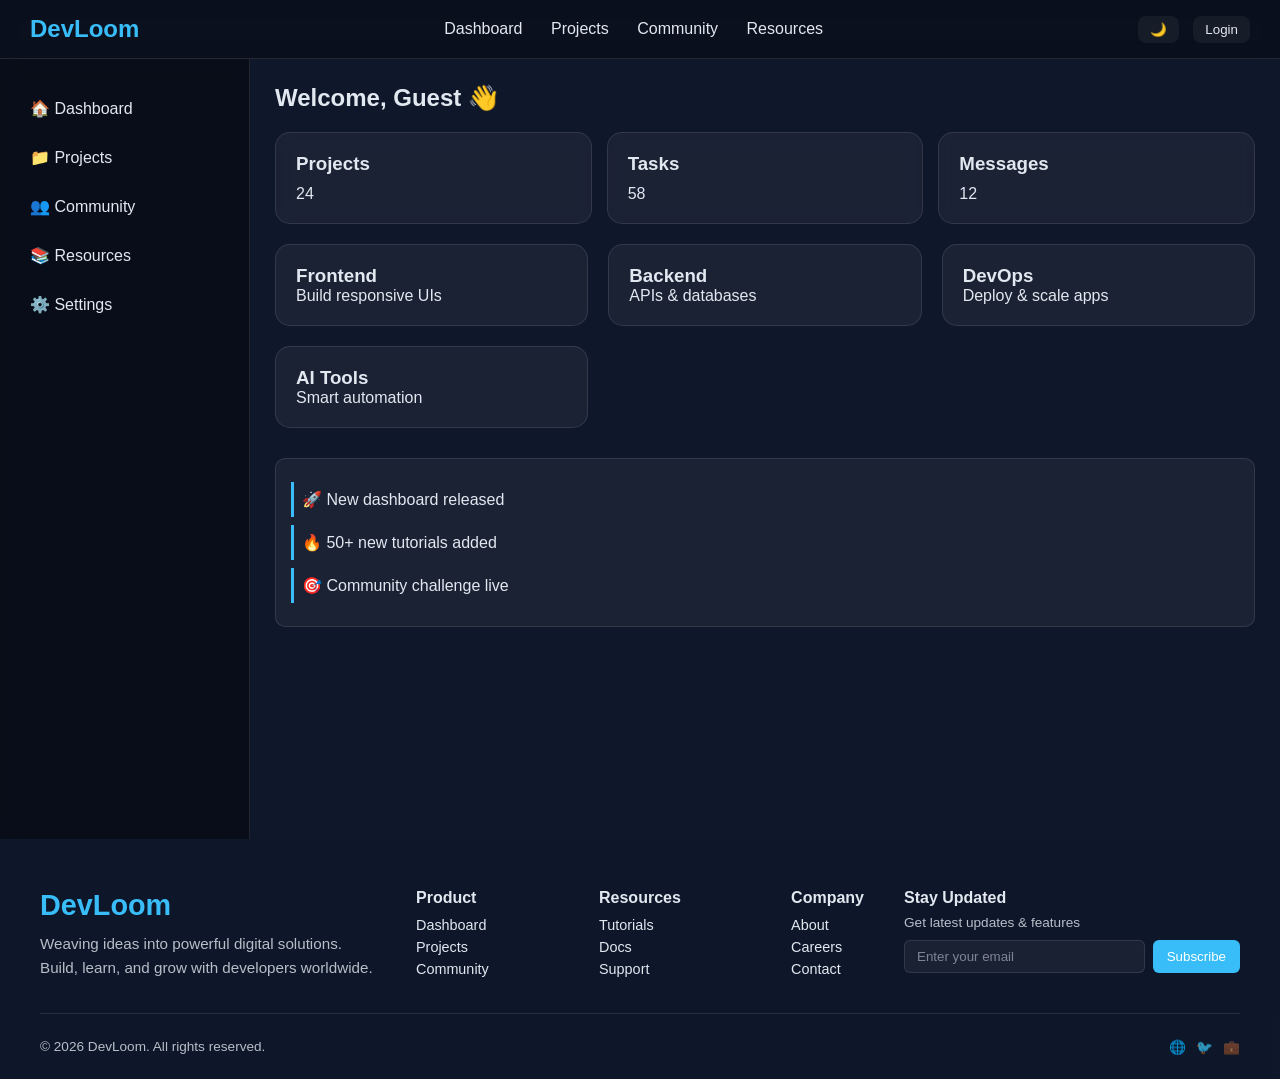
==== Pages/index.html @ 16cdc7a8 "creatin a frontened project add dashboard section and project section" ====
<!DOCTYPE html>
<html lang="en">
<head>
  <meta charset="UTF-8" />
  <meta name="viewport" content="width=device-width, initial-scale=1.0" />
  <title>DevLoom</title>
  <link rel="stylesheet" href="/styles/style.css" />
</head>
<body>
  <header class="header">
    <div class="logo">DevLoom</div>
    <nav>
      <a href="#">Dashboard</a>
      <a href="#">Projects</a>
      <a href="#">Community</a>
      <a href="#">Resources</a>
    </nav>
    <div class="actions">
      <button id="themeToggle">🌙</button>
      <a href="login.html"><button id="loginBtn" >Login</button></a>
    </div>
  </header>

  <div class="layout">
    <aside class="sidebar" id="sidebar">
      <ul>
        <li>🏠 Dashboard</li>
        <li>📁 Projects</li>
        <li>👥 Community</li>
        <li>📚 Resources</li>
        <li>⚙️ Settings</li>
      </ul>
    </aside>

    <main class="main">
      <h2 id="welcome">Welcome, Guest 👋</h2>

      <section class="dashboard" id="dashboard"></section>

      <section class="cards" id="cards"></section>

      <section class="announcements" id="announcements"></section>
    </main>
  </div>

  <footer class="footer">
  <div class="footer-top">
    <!-- Brand -->
    <div class="footer-brand">
      <h2>DevLoom</h2>
      <p>Weaving ideas into powerful digital solutions. Build, learn, and grow with developers worldwide.</p>
    </div>

    <!-- Navigation Links -->
    <div class="footer-links">
      <div class="link-section">
        <h4>Product</h4>
        <a href="#">Dashboard</a>
        <a href="project.html">Projects</a>
        <a href="#">Community</a>
      </div>
      <div class="link-section">
        <h4>Resources</h4>
        <a href="#">Tutorials</a>
        <a href="#">Docs</a>
        <a href="#">Support</a>
      </div>
      <div class="link-section">
        <h4>Company</h4>
        <a href="#">About</a>
        <a href="#">Careers</a>
        <a href="#">Contact</a>
      </div>
    </div>

    <!-- Newsletter -->
    <div class="footer-newsletter">
      <h4>Stay Updated</h4>
      <p>Get latest updates & features</p>
      <div class="newsletter-box">
        <input type="email" placeholder="Enter your email" />
        <button>Subscribe</button>
      </div>
    </div>
  </div>

  <!-- Bottom Bar -->
  <div class="footer-bottom">
    <p>© 2026 DevLoom. All rights reserved.</p>
    <div class="footer-socials">
      <span>🌐</span>
      <span>🐦</span>
      <span>💼</span>
    </div>
  </div>
</footer>

  <script src="/scriptx/script.js"></script>
</body>
</html>
---- styles/style.css ----
/* ================= RESET ================= */
* {
  margin: 0;
  padding: 0;
  box-sizing: border-box;
}

/* ================= VARIABLES ================= */
:root {
  --bg: #0f172a;
  --text: #e2e8f0;
  --card: rgba(255, 255, 255, 0.05);
  --accent: #38bdf8;
  --border: rgba(255, 255, 255, 0.1);
  --header-bg: rgba(0, 0, 0, 0.3);
  --sidebar-bg: rgba(0, 0, 0, 0.4);
  --footer-bg: rgba(15, 23, 42, 0.85);
  --footer-text: #e2e8f0;
}

/* ================= LIGHT THEME ================= */
body.light {
  --bg: #f8fafc;
  --text: #1e293b;
  --card: #ffffff;
  --accent: #3b82f6;
  --border: rgba(0, 0, 0, 0.1);
  --header-bg: rgba(255, 255, 255, 0.8);
  --sidebar-bg: rgba(255, 255, 255, 0.85);
  --footer-bg: #f1f5f9;
  --footer-text: #1e293b;
}

/* ================= BODY ================= */
body {
  font-family: "Segoe UI", sans-serif;
  background: var(--bg);
  color: var(--text);
  transition: all 0.3s ease;
}

/* ================= HEADER ================= */
.header {
  display: flex;
  justify-content: space-between;
  align-items: center;
  padding: 15px 30px;
  background: var(--header-bg);
  backdrop-filter: blur(10px);
  border-bottom: 1px solid var(--border);
}

.logo {
  font-size: 1.5rem;
  font-weight: bold;
  color: var(--accent);
}

nav a {
  margin: 0 12px;
  text-decoration: none;
  color: var(--text);
  position: relative;
  transition: 0.3s;
}

nav a::after {
  content: "";
  position: absolute;
  width: 0%;
  height: 2px;
  background: var(--accent);
  left: 0;
  bottom: -4px;
  transition: 0.3s;
}

nav a:hover::after {
  width: 100%;
}

nav a:hover {
  color: var(--accent);
}

/* ================= ACTION BUTTONS ================= */
.actions button {
  margin-left: 10px;
  padding: 6px 12px;
  border: none;
  border-radius: 8px;
  cursor: pointer;
  background: var(--card);
  color: var(--text);
  transition: 0.3s;
}

.actions button:hover {
  background: var(--accent);
  color: #fff;
  transform: scale(1.05);
}

/* ================= LAYOUT ================= */
.layout {
  display: grid;
  grid-template-columns: 250px 1fr;
  min-height: calc(100vh - 120px);
}

/* ================= SIDEBAR ================= */
.sidebar {
  background: var(--sidebar-bg);
  backdrop-filter: blur(10px);
  padding: 20px;
  border-right: 1px solid var(--border);
  transition: all 0.3s ease;
}

.sidebar ul {
  list-style: none;
}

.sidebar li {
  padding: 10px;
  margin: 10px 0;
  border-radius: 8px;
  cursor: pointer;
  transition: 0.3s;
}

.sidebar li:hover {
  background: var(--card);
  transform: translateX(6px);
  color: var(--accent);
}

/* ================= MAIN ================= */
.main {
  padding: 25px;
  transition: all 0.3s ease;
}

/* ================= DASHBOARD ================= */
.dashboard {
  display: flex;
  gap: 15px;
  margin: 20px 0;
}

.widget {
  flex: 1;
  padding: 20px;
  border-radius: 15px;
  background: var(--card);
  backdrop-filter: blur(8px);
  border: 1px solid var(--border);
  transition: 0.3s;
}

.widget:hover {
  transform: translateY(-5px) scale(1.02);
}

.widget h3 {
  margin-bottom: 10px;
}

/* ================= CARDS ================= */
.cards {
  display: grid;
  grid-template-columns: repeat(auto-fit, minmax(250px, 1fr));
  gap: 20px;
}

.card {
  padding: 20px;
  border-radius: 15px;
  background: var(--card);
  border: 1px solid var(--border);
  transition: 0.3s;
  position: relative;
  overflow: hidden;
}

.card::before {
  content: "";
  position: absolute;
  width: 150%;
  height: 150%;
  background: linear-gradient(45deg, transparent, var(--accent), transparent);
  top: -50%;
  left: -50%;
  opacity: 0;
  transition: 0.5s;
}

.card:hover::before {
  opacity: 0.15;
}

.card:hover {
  transform: scale(1.05);
  box-shadow: 0 10px 30px rgba(0,0,0,0.15);
}

/* ================= ANNOUNCEMENTS ================= */
.announcements {
  margin-top: 30px;
  padding: 15px;
  border-radius: 10px;
  background: var(--card);
  border: 1px solid var(--border);
  transition: all 0.3s ease;
}

.announcements p {
  margin: 8px 0;
  padding: 8px;
  border-left: 3px solid var(--accent);
}

/* ================= FOOTER ================= */
/* ================= FOOTER ================= */
.footer {
  background: var(--footer-bg);
  color: var(--footer-text);
  padding: 50px 20px 20px;
  font-family: 'Segoe UI', sans-serif;
  transition: all 0.3s ease;
}

/* Footer top: 3-column layout */
.footer-top {
  display: grid;
  grid-template-columns: 1.5fr 2fr 1.5fr;
  gap: 40px;
  max-width: 1200px;
  margin: auto;
  padding-bottom: 30px;
  border-bottom: 1px solid var(--border);
  align-items: start;
}

/* Brand section */
.footer-brand h2 {
  color: var(--accent);
  font-size: 1.8rem;
  margin-bottom: 10px;
}

.footer-brand p {
  font-size: 0.95rem;
  line-height: 1.6;
  opacity: 0.8;
}

/* Links section */
.footer-links {
  display: flex;
  justify-content: space-between;
  gap: 30px;
}

.link-section h4 {
  margin-bottom: 10px;
  font-size: 1rem;
}

.link-section a {
  display: block;
  margin: 6px 0;
  color: var(--footer-text);
  text-decoration: none;
  font-size: 0.9rem;
  transition: 0.3s;
}

.link-section a:hover {
  color: var(--accent);
  transform: translateX(3px);
}

/* Newsletter section */
.footer-newsletter h4 {
  margin-bottom: 8px;
  font-size: 1rem;
}

.footer-newsletter p {
  font-size: 0.85rem;
  margin-bottom: 10px;
  opacity: 0.8;
}

.newsletter-box {
  display: flex;
  gap: 8px;
  flex-wrap: wrap;
}

.newsletter-box input {
  flex: 1;
  padding: 8px 12px;
  border-radius: 6px;
  border: 1px solid var(--border);
  outline: none;
  background: var(--card);
  color: var(--text);
  transition: all 0.3s;
}

.newsletter-box input::placeholder {
  color: var(--text);
  opacity: 0.5;
}

.newsletter-box button {
  padding: 8px 14px;
  border: none;
  background: var(--accent);
  color: white;
  border-radius: 6px;
  cursor: pointer;
  transition: 0.3s;
}

.newsletter-box button:hover {
  transform: scale(1.05);
}

/* Footer bottom */
.footer-bottom {
  display: flex;
  justify-content: space-between;
  align-items: center;
  max-width: 1200px;
  margin: 20px auto 0;
  flex-wrap: wrap;
  font-size: 0.85rem;
  opacity: 0.8;
}

.footer-bottom p {
  margin: 5px 0;
}

.footer-socials {
  display: flex;
  align-items: center;
  gap: 10px;
}

.footer-socials span {
  cursor: pointer;
  transition: 0.3s;
}

.footer-socials span:hover {
  transform: scale(1.2);
  color: var(--accent);
}

/* ================= RESPONSIVE ================= */
@media (max-width: 1024px) {
  .footer-top {
    grid-template-columns: 1fr;
    text-align: center;
    gap: 25px;
  }

  .footer-links {
    flex-direction: column;
    align-items: center;
    gap: 20px;
  }

  .newsletter-box {
    justify-content: center;
  }

  .footer-bottom {
    flex-direction: column;
    text-align: center;
    gap: 10px;
  }
}

@media (max-width: 768px) {
  .footer-top {
    padding-bottom: 20px;
    gap: 20px;
  }
}

/* ================= RESPONSIVE ================= */
@media (max-width: 1024px) {
  .dashboard {
    flex-direction: column;
  }

  .footer-top {
    grid-template-columns: 1fr;
    text-align: center;
    gap: 25px;
  }

  .footer-links {
    flex-direction: column;
    gap: 20px;
  }

  .footer-newsletter input {
    width: 100%;
  }

  .footer-bottom {
    flex-direction: column;
    gap: 10px;
    text-align: center;
  }
}

@media (max-width: 768px) {
  .layout {
    grid-template-columns: 1fr;
  }

  .sidebar {
    display: none;
  }

  .header {
    flex-direction: column;
    gap: 10px;
  }

  nav {
    display: flex;
    flex-wrap: wrap;
    justify-content: center;
  }
}
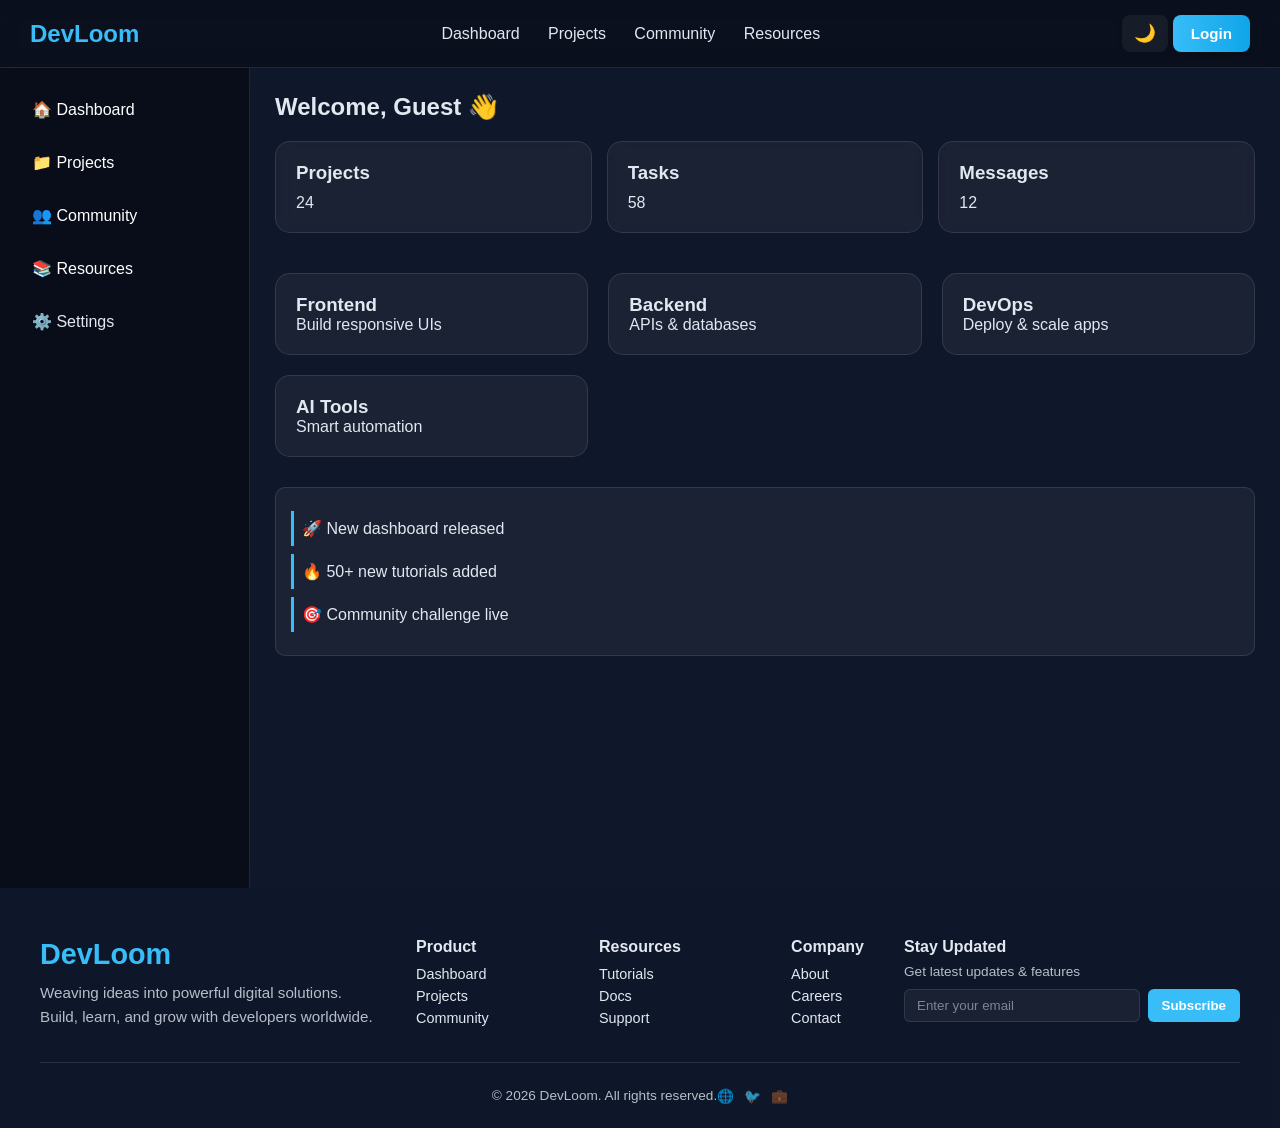
==== commit 8a396629: "feat: add core pages and improve UI; fix theme toggle and button interactions" ====
--- a/Pages/index.html
+++ b/Pages/index.html
@@ -10,10 +10,10 @@
   <header class="header">
     <div class="logo">DevLoom</div>
     <nav>
-      <a href="#">Dashboard</a>
-      <a href="#">Projects</a>
-      <a href="#">Community</a>
-      <a href="#">Resources</a>
+      <a href="index.html">Dashboard</a>
+      <a href="project.html">Projects</a>
+      <a href="community.html">Community</a>
+      <a href="resources.html">Resources</a>
     </nav>
     <div class="actions">
       <button id="themeToggle">🌙</button>
@@ -24,10 +24,10 @@
   <div class="layout">
     <aside class="sidebar" id="sidebar">
       <ul>
-        <li>🏠 Dashboard</li>
-        <li>📁 Projects</li>
-        <li>👥 Community</li>
-        <li>📚 Resources</li>
+      <a href="index.html" style="text-decoration: none; color:white"><li>🏠 Dashboard</li></a>
+       <a href="project.html" style="text-decoration: none; color:white"> <li>📁 Projects</li></a>
+      <a href="community.html"  style="text-decoration: none; color:white">  <li>👥 Community</li></a>
+      <a href="resources.html" style="text-decoration: none; color:white">  <li>📚 Resources</li></a>
         <li>⚙️ Settings</li>
       </ul>
     </aside>
@@ -94,8 +94,8 @@
     </div>
   </div>
 </footer>
-
-  <script src="/scriptx/script.js"></script>
+<script src= "/scriptx/common.js"></script>
+<script src="/scriptx/script.js"></script>
 </body>
 </html>
 
--- a/styles/style.css
+++ b/styles/style.css
@@ -1,146 +1,4 @@
-/* ================= RESET ================= */
-* {
-  margin: 0;
-  padding: 0;
-  box-sizing: border-box;
-}
-
-/* ================= VARIABLES ================= */
-:root {
-  --bg: #0f172a;
-  --text: #e2e8f0;
-  --card: rgba(255, 255, 255, 0.05);
-  --accent: #38bdf8;
-  --border: rgba(255, 255, 255, 0.1);
-  --header-bg: rgba(0, 0, 0, 0.3);
-  --sidebar-bg: rgba(0, 0, 0, 0.4);
-  --footer-bg: rgba(15, 23, 42, 0.85);
-  --footer-text: #e2e8f0;
-}
-
-/* ================= LIGHT THEME ================= */
-body.light {
-  --bg: #f8fafc;
-  --text: #1e293b;
-  --card: #ffffff;
-  --accent: #3b82f6;
-  --border: rgba(0, 0, 0, 0.1);
-  --header-bg: rgba(255, 255, 255, 0.8);
-  --sidebar-bg: rgba(255, 255, 255, 0.85);
-  --footer-bg: #f1f5f9;
-  --footer-text: #1e293b;
-}
-
-/* ================= BODY ================= */
-body {
-  font-family: "Segoe UI", sans-serif;
-  background: var(--bg);
-  color: var(--text);
-  transition: all 0.3s ease;
-}
-
-/* ================= HEADER ================= */
-.header {
-  display: flex;
-  justify-content: space-between;
-  align-items: center;
-  padding: 15px 30px;
-  background: var(--header-bg);
-  backdrop-filter: blur(10px);
-  border-bottom: 1px solid var(--border);
-}
-
-.logo {
-  font-size: 1.5rem;
-  font-weight: bold;
-  color: var(--accent);
-}
-
-nav a {
-  margin: 0 12px;
-  text-decoration: none;
-  color: var(--text);
-  position: relative;
-  transition: 0.3s;
-}
-
-nav a::after {
-  content: "";
-  position: absolute;
-  width: 0%;
-  height: 2px;
-  background: var(--accent);
-  left: 0;
-  bottom: -4px;
-  transition: 0.3s;
-}
-
-nav a:hover::after {
-  width: 100%;
-}
-
-nav a:hover {
-  color: var(--accent);
-}
-
-/* ================= ACTION BUTTONS ================= */
-.actions button {
-  margin-left: 10px;
-  padding: 6px 12px;
-  border: none;
-  border-radius: 8px;
-  cursor: pointer;
-  background: var(--card);
-  color: var(--text);
-  transition: 0.3s;
-}
-
-.actions button:hover {
-  background: var(--accent);
-  color: #fff;
-  transform: scale(1.05);
-}
-
-/* ================= LAYOUT ================= */
-.layout {
-  display: grid;
-  grid-template-columns: 250px 1fr;
-  min-height: calc(100vh - 120px);
-}
-
-/* ================= SIDEBAR ================= */
-.sidebar {
-  background: var(--sidebar-bg);
-  backdrop-filter: blur(10px);
-  padding: 20px;
-  border-right: 1px solid var(--border);
-  transition: all 0.3s ease;
-}
-
-.sidebar ul {
-  list-style: none;
-}
-
-.sidebar li {
-  padding: 10px;
-  margin: 10px 0;
-  border-radius: 8px;
-  cursor: pointer;
-  transition: 0.3s;
-}
-
-.sidebar li:hover {
-  background: var(--card);
-  transform: translateX(6px);
-  color: var(--accent);
-}
-
-/* ================= MAIN ================= */
-.main {
-  padding: 25px;
-  transition: all 0.3s ease;
-}
-
+@import url("/styles/common.css");
 /* ================= DASHBOARD ================= */
 .dashboard {
   display: flex;
@@ -218,226 +76,4 @@
   margin: 8px 0;
   padding: 8px;
   border-left: 3px solid var(--accent);
-}
-
-/* ================= FOOTER ================= */
-/* ================= FOOTER ================= */
-.footer {
-  background: var(--footer-bg);
-  color: var(--footer-text);
-  padding: 50px 20px 20px;
-  font-family: 'Segoe UI', sans-serif;
-  transition: all 0.3s ease;
-}
-
-/* Footer top: 3-column layout */
-.footer-top {
-  display: grid;
-  grid-template-columns: 1.5fr 2fr 1.5fr;
-  gap: 40px;
-  max-width: 1200px;
-  margin: auto;
-  padding-bottom: 30px;
-  border-bottom: 1px solid var(--border);
-  align-items: start;
-}
-
-/* Brand section */
-.footer-brand h2 {
-  color: var(--accent);
-  font-size: 1.8rem;
-  margin-bottom: 10px;
-}
-
-.footer-brand p {
-  font-size: 0.95rem;
-  line-height: 1.6;
-  opacity: 0.8;
-}
-
-/* Links section */
-.footer-links {
-  display: flex;
-  justify-content: space-between;
-  gap: 30px;
-}
-
-.link-section h4 {
-  margin-bottom: 10px;
-  font-size: 1rem;
-}
-
-.link-section a {
-  display: block;
-  margin: 6px 0;
-  color: var(--footer-text);
-  text-decoration: none;
-  font-size: 0.9rem;
-  transition: 0.3s;
-}
-
-.link-section a:hover {
-  color: var(--accent);
-  transform: translateX(3px);
-}
-
-/* Newsletter section */
-.footer-newsletter h4 {
-  margin-bottom: 8px;
-  font-size: 1rem;
-}
-
-.footer-newsletter p {
-  font-size: 0.85rem;
-  margin-bottom: 10px;
-  opacity: 0.8;
-}
-
-.newsletter-box {
-  display: flex;
-  gap: 8px;
-  flex-wrap: wrap;
-}
-
-.newsletter-box input {
-  flex: 1;
-  padding: 8px 12px;
-  border-radius: 6px;
-  border: 1px solid var(--border);
-  outline: none;
-  background: var(--card);
-  color: var(--text);
-  transition: all 0.3s;
-}
-
-.newsletter-box input::placeholder {
-  color: var(--text);
-  opacity: 0.5;
-}
-
-.newsletter-box button {
-  padding: 8px 14px;
-  border: none;
-  background: var(--accent);
-  color: white;
-  border-radius: 6px;
-  cursor: pointer;
-  transition: 0.3s;
-}
-
-.newsletter-box button:hover {
-  transform: scale(1.05);
-}
-
-/* Footer bottom */
-.footer-bottom {
-  display: flex;
-  justify-content: space-between;
-  align-items: center;
-  max-width: 1200px;
-  margin: 20px auto 0;
-  flex-wrap: wrap;
-  font-size: 0.85rem;
-  opacity: 0.8;
-}
-
-.footer-bottom p {
-  margin: 5px 0;
-}
-
-.footer-socials {
-  display: flex;
-  align-items: center;
-  gap: 10px;
-}
-
-.footer-socials span {
-  cursor: pointer;
-  transition: 0.3s;
-}
-
-.footer-socials span:hover {
-  transform: scale(1.2);
-  color: var(--accent);
-}
-
-/* ================= RESPONSIVE ================= */
-@media (max-width: 1024px) {
-  .footer-top {
-    grid-template-columns: 1fr;
-    text-align: center;
-    gap: 25px;
-  }
-
-  .footer-links {
-    flex-direction: column;
-    align-items: center;
-    gap: 20px;
-  }
-
-  .newsletter-box {
-    justify-content: center;
-  }
-
-  .footer-bottom {
-    flex-direction: column;
-    text-align: center;
-    gap: 10px;
-  }
-}
-
-@media (max-width: 768px) {
-  .footer-top {
-    padding-bottom: 20px;
-    gap: 20px;
-  }
-}
-
-/* ================= RESPONSIVE ================= */
-@media (max-width: 1024px) {
-  .dashboard {
-    flex-direction: column;
-  }
-
-  .footer-top {
-    grid-template-columns: 1fr;
-    text-align: center;
-    gap: 25px;
-  }
-
-  .footer-links {
-    flex-direction: column;
-    gap: 20px;
-  }
-
-  .footer-newsletter input {
-    width: 100%;
-  }
-
-  .footer-bottom {
-    flex-direction: column;
-    gap: 10px;
-    text-align: center;
-  }
-}
-
-@media (max-width: 768px) {
-  .layout {
-    grid-template-columns: 1fr;
-  }
-
-  .sidebar {
-    display: none;
-  }
-
-  .header {
-    flex-direction: column;
-    gap: 10px;
-  }
-
-  nav {
-    display: flex;
-    flex-wrap: wrap;
-    justify-content: center;
-  }
 }
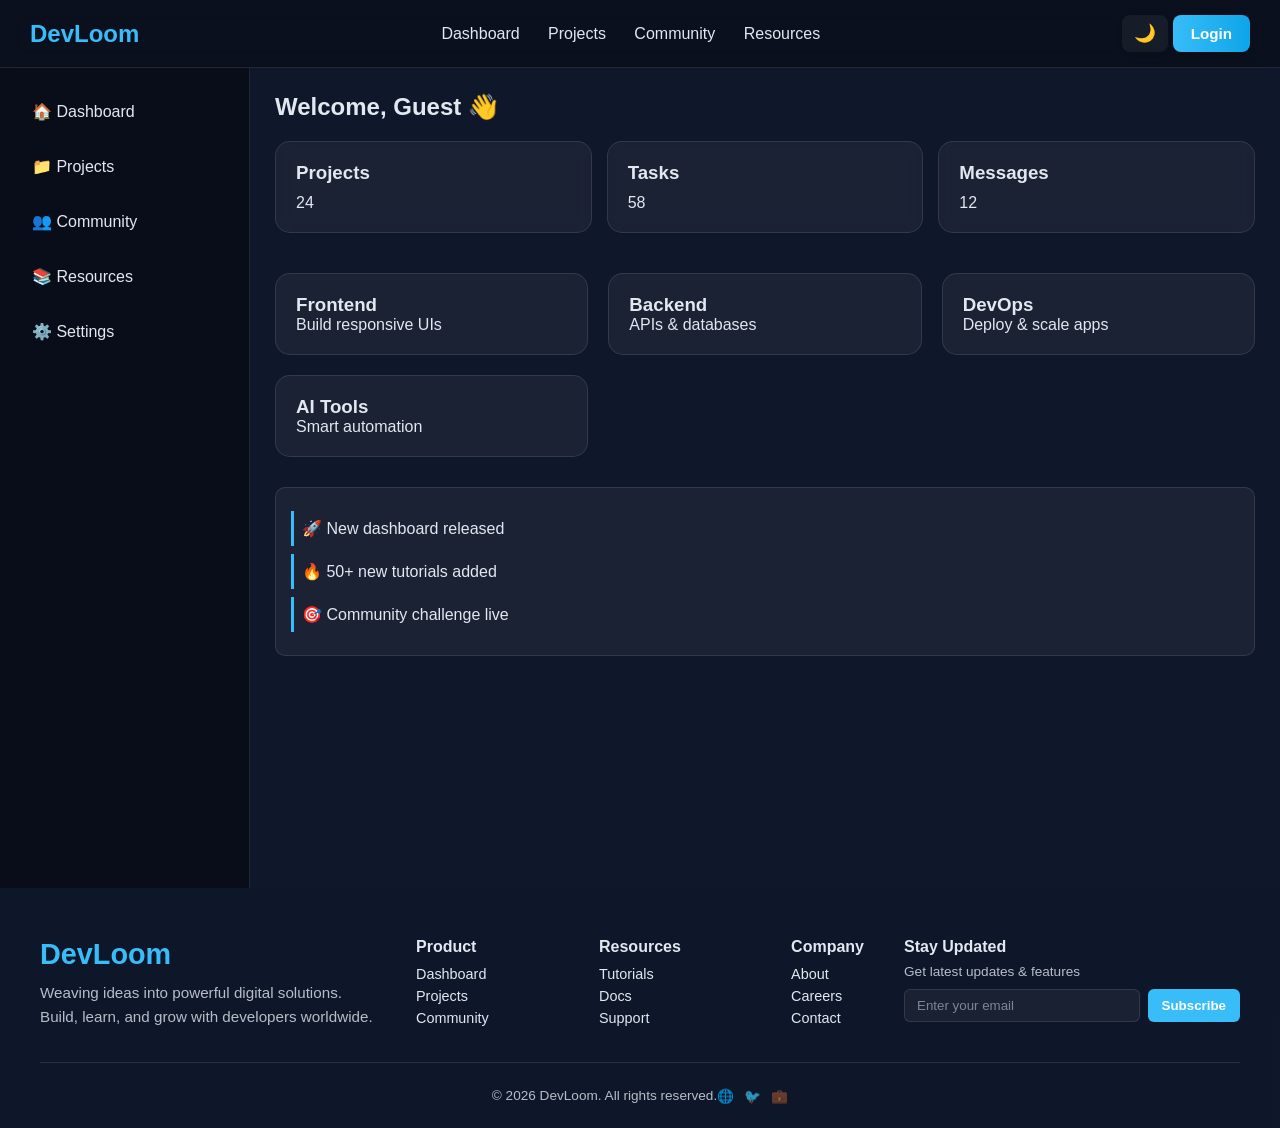
==== commit 4ed4c77d: "completing full frontened of my project" ====
--- a/Pages/index.html
+++ b/Pages/index.html
@@ -28,7 +28,7 @@
        <a href="project.html" style="text-decoration: none; color:white"> <li>📁 Projects</li></a>
       <a href="community.html"  style="text-decoration: none; color:white">  <li>👥 Community</li></a>
       <a href="resources.html" style="text-decoration: none; color:white">  <li>📚 Resources</li></a>
-        <li>⚙️ Settings</li>
+      <a href="setting.html"  style="text-decoration: none; color:white"> <li >⚙️ Settings</li></a>
       </ul>
     </aside>
 
@@ -94,7 +94,7 @@
     </div>
   </div>
 </footer>
-<script src= "/scriptx/common.js"></script>
+<script src= "/scriptx/common.js"  defer></script>
 <script src="/scriptx/script.js"></script>
 </body>
 </html>
--- a/styles/style.css
+++ b/styles/style.css
@@ -22,6 +22,40 @@
 
 .widget h3 {
   margin-bottom: 10px;
+}
+.sidebar ul {
+  list-style: none;
+  padding-left: 0;
+  margin: 0;
+  display: flex;
+  flex-direction: column;
+  gap: 8px;
+}
+
+.sidebar li {
+  padding: 14px 12px;
+  border-radius: 8px;
+  cursor: pointer;
+  display: flex;
+  align-items: center;
+  gap: 8px;
+  transition: all 0.3s ease;
+  color: var(--text);
+}
+
+.sidebar li a {
+  text-decoration: none;
+  color: inherit;
+  display: flex;
+  align-items: center;
+  width: 100%;
+}
+
+.sidebar li:hover,
+.sidebar li.active {
+  background: var(--card);
+  color: var(--accent);
+  transform: translateX(4px);
 }
 
 /* ================= CARDS ================= */
